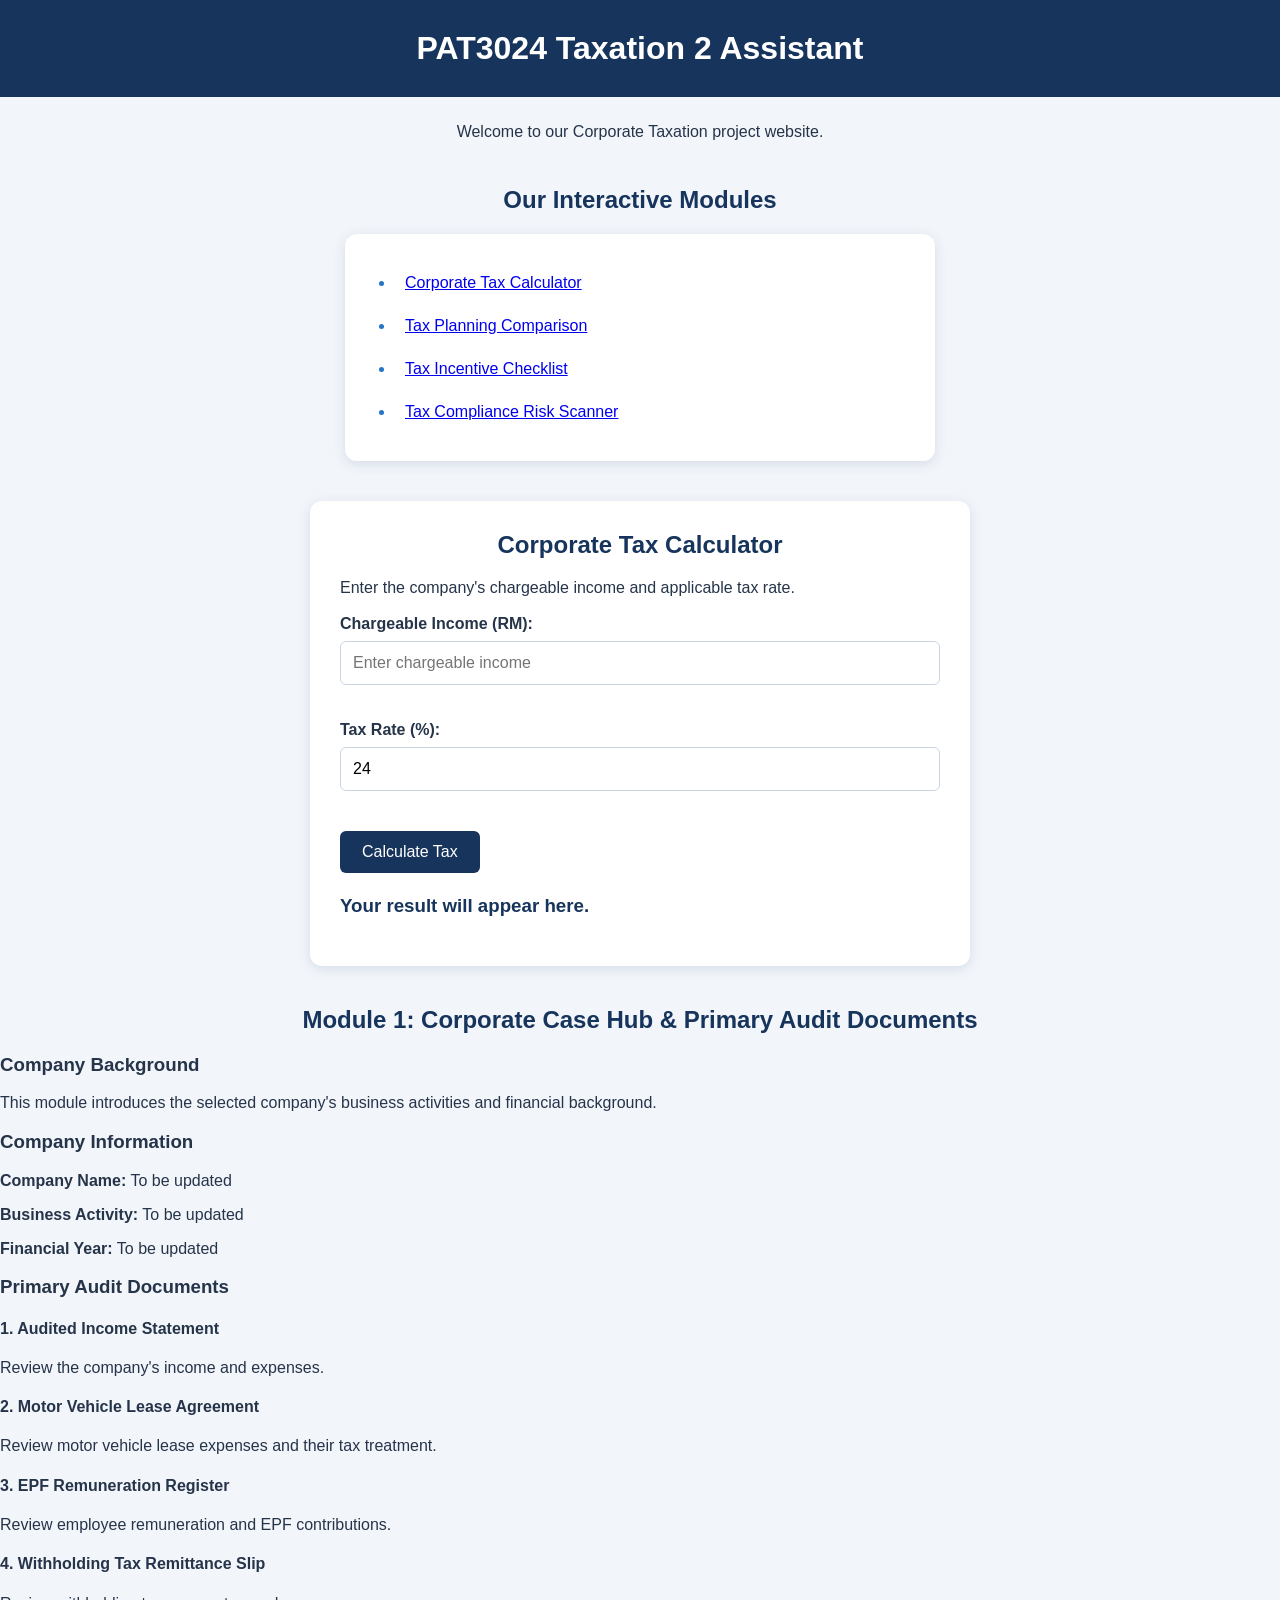
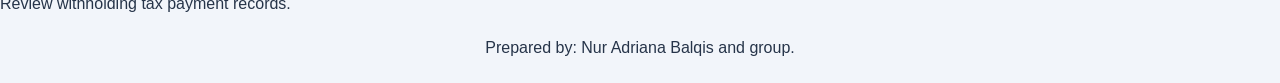
==== index.html @ 3a4f973d "Add Module 1 Corporate Case Hub" ====
<!DOCTYPE html>
<html lang="en">
<head>
    <meta charset="UTF-8">
    <meta name="viewport" content="width=device-width, initial-scale=1.0">
    <title>PAT3024 Taxation 2 Assistant</title>
<link rel="stylesheet" href="style.css">
</head>
<body>

    <h1>PAT3024 Taxation 2 Assistant</h1>

    <p>Welcome to our Corporate Taxation project website.</p>

    <h2>Our Interactive Modules</h2>


<ul>
    <li><a href="#calculator">Corporate Tax Calculator</a></li>
    <li><a href="#comparison">Tax Planning Comparison</a></li>
    <li><a href="#incentives">Tax Incentive Checklist</a></li>
    <li><a href="#risk">Tax Compliance Risk Scanner</a></li>
</ul>


<section id="calculator">
    <h2>Corporate Tax Calculator</h2>

    <p>Enter the company's chargeable income and applicable tax rate.</p>

    <label for="income">Chargeable Income (RM):</label>
    <input type="number" id="income" min="0" placeholder="Enter chargeable income">

    <br><br>

    <label for="rate">Tax Rate (%):</label>
    <input type="number" id="rate" min="0" max="100" value="24">

    <br><br>

    <button onclick="calculateTax()">Calculate Tax</button>

    <h3 id="result">Your result will appear here.</h3>
</section>

<section id="case-hub">
    <h2>Module 1: Corporate Case Hub & Primary Audit Documents</h2>

    <h3>Company Background</h3>
    <p>This module introduces the selected company's business activities and financial background.</p>

    <h3>Company Information</h3>
    <p><strong>Company Name:</strong> To be updated</p>
    <p><strong>Business Activity:</strong> To be updated</p>
    <p><strong>Financial Year:</strong> To be updated</p>

    <h3>Primary Audit Documents</h3>

    <h4>1. Audited Income Statement</h4>
    <p>Review the company's income and expenses.</p>

    <h4>2. Motor Vehicle Lease Agreement</h4>
    <p>Review motor vehicle lease expenses and their tax treatment.</p>

    <h4>3. EPF Remuneration Register</h4>
    <p>Review employee remuneration and EPF contributions.</p>

    <h4>4. Withholding Tax Remittance Slip</h4>
    <p>Review withholding tax payment records.</p>
</section>
    <p>Prepared by: Nur Adriana Balqis and group.</p>


<script>
function calculateTax() {
    let income = Number(document.getElementById("income").value);
    let rate = Number(document.getElementById("rate").value);

    if (
        document.getElementById("income").value === "" ||
        document.getElementById("rate").value === "" ||
        income < 0 ||
        rate < 0 ||
        rate > 100
    ) {
        document.getElementById("result").textContent =
            "Please enter valid values.";
        return;
    }

    let tax = income * rate / 100;

    document.getElementById("result").textContent =
        "Estimated Tax: RM " + tax.toLocaleString("en-MY", {
            minimumFractionDigits: 2,
            maximumFractionDigits: 2
        });
}
</script>
</body>
</html>
</html>

</body>
</html>
---- style.css ----
body {
    font-family: Arial, sans-serif;
    background-color: #f2f5fa;
    color: #263449;
    margin: 0;
    padding: 0;
}

h1 {
    background-color: #16345c;
    color: white;
    text-align: center;
    padding: 30px 15px;
    margin: 0;
}

body > p {
    text-align: center;
    padding: 10px;
}

h2 {
    color: #16345c;
    text-align: center;
    margin-top: 35px;
}

ul {
    max-width: 500px;
    margin: 20px auto;
    padding: 25px 45px;
    background-color: white;
    border-radius: 12px;
    box-shadow: 0 3px 12px #d5dce8;
}

li {
    padding: 10px;
    margin: 5px;
}

li::marker {
    color: #2475c7;
}


/* Corporate Tax Calculator */

#calculator {
    max-width: 600px;
    margin: 40px auto;
    padding: 30px;
    background-color: white;
    border-radius: 12px;
    box-shadow: 0 3px 12px #d5dce8;
}

#calculator h2 {
    margin-top: 0;
}

#calculator label {
    display: block;
    margin-top: 18px;
    font-weight: bold;
}

#calculator input {
    width: 100%;
    box-sizing: border-box;
    padding: 12px;
    margin-top: 8px;
    border: 1px solid #cbd5e1;
    border-radius: 6px;
    font-size: 16px;
}

#calculator button {
    margin-top: 22px;
    padding: 12px 22px;
    background-color: #16345c;
    color: white;
    border: none;
    border-radius: 6px;
    font-size: 16px;
    cursor: pointer;
}

#calculator button:hover {
    background-color: #2475c7;
}

#calculator h3 {
    margin-top: 22px;
    color: #16345c;
    overflow-wrap: anywhere;
}
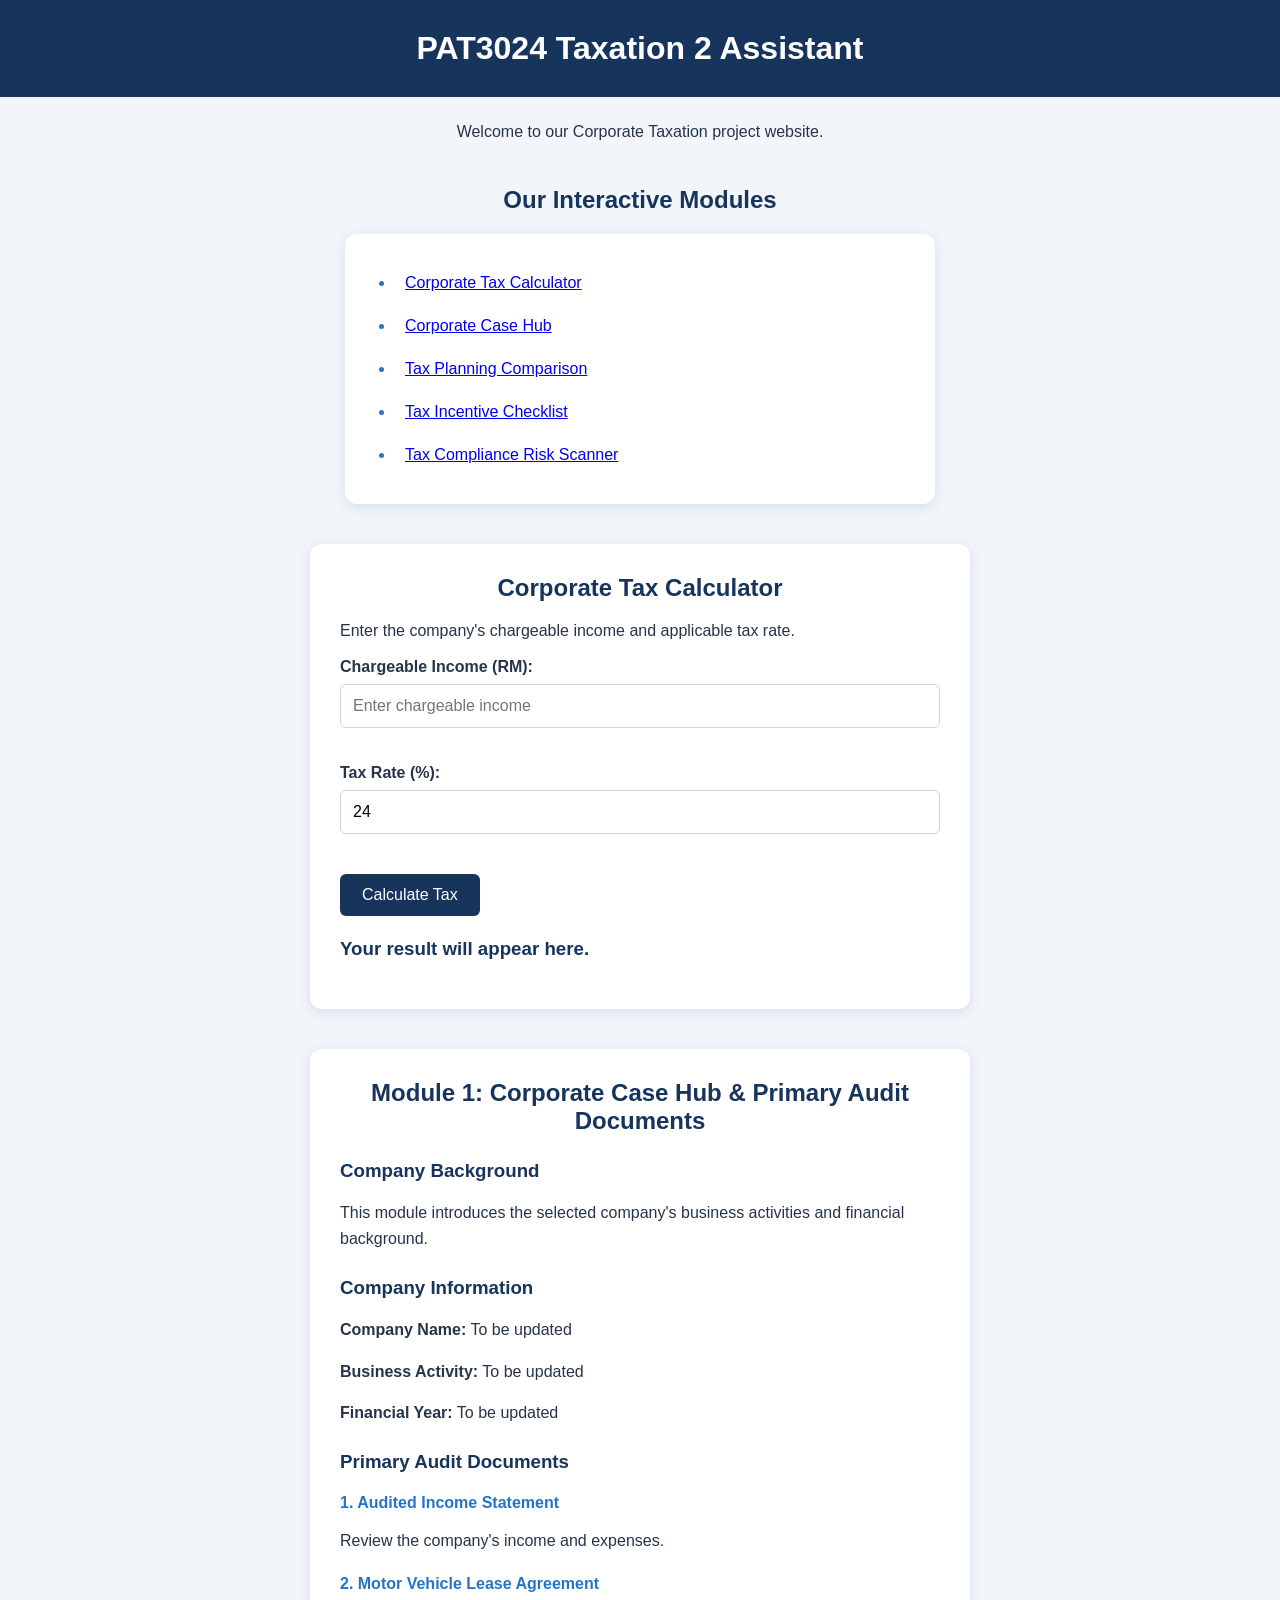
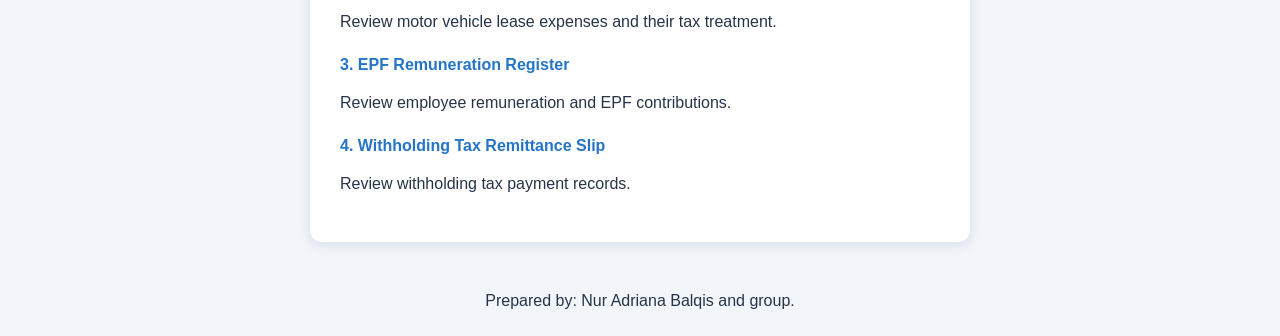
==== commit 03e4263e: "Add Corporate Case Hub navigation link" ====
--- a/index.html
+++ b/index.html
@@ -18,6 +18,7 @@
 
 <ul>
     <li><a href="#calculator">Corporate Tax Calculator</a></li>
+    <li><a href="#case-hub">Corporate Case Hub</a></li>
     <li><a href="#comparison">Tax Planning Comparison</a></li>
     <li><a href="#incentives">Tax Incentive Checklist</a></li>
     <li><a href="#risk">Tax Compliance Risk Scanner</a></li>
--- a/style.css
+++ b/style.css
@@ -91,6 +91,35 @@
     background-color: #2475c7;
 }
 
+
+/* Module 1: Corporate Case Hub */
+
+#case-hub {
+    max-width: 600px;
+    margin: 40px auto;
+    padding: 30px;
+    background-color: white;
+    border-radius: 12px;
+    box-shadow: 0 3px 12px #d5dce8;
+}
+
+#case-hub h2 {
+    margin-top: 0;
+}
+
+#case-hub h3 {
+    color: #16345c;
+    margin-top: 25px;
+}
+
+#case-hub h4 {
+    color: #2475c7;
+    margin-bottom: 8px;
+}
+
+#case-hub p {
+    line-height: 1.6;
+}
 #calculator h3 {
     margin-top: 22px;
     color: #16345c;
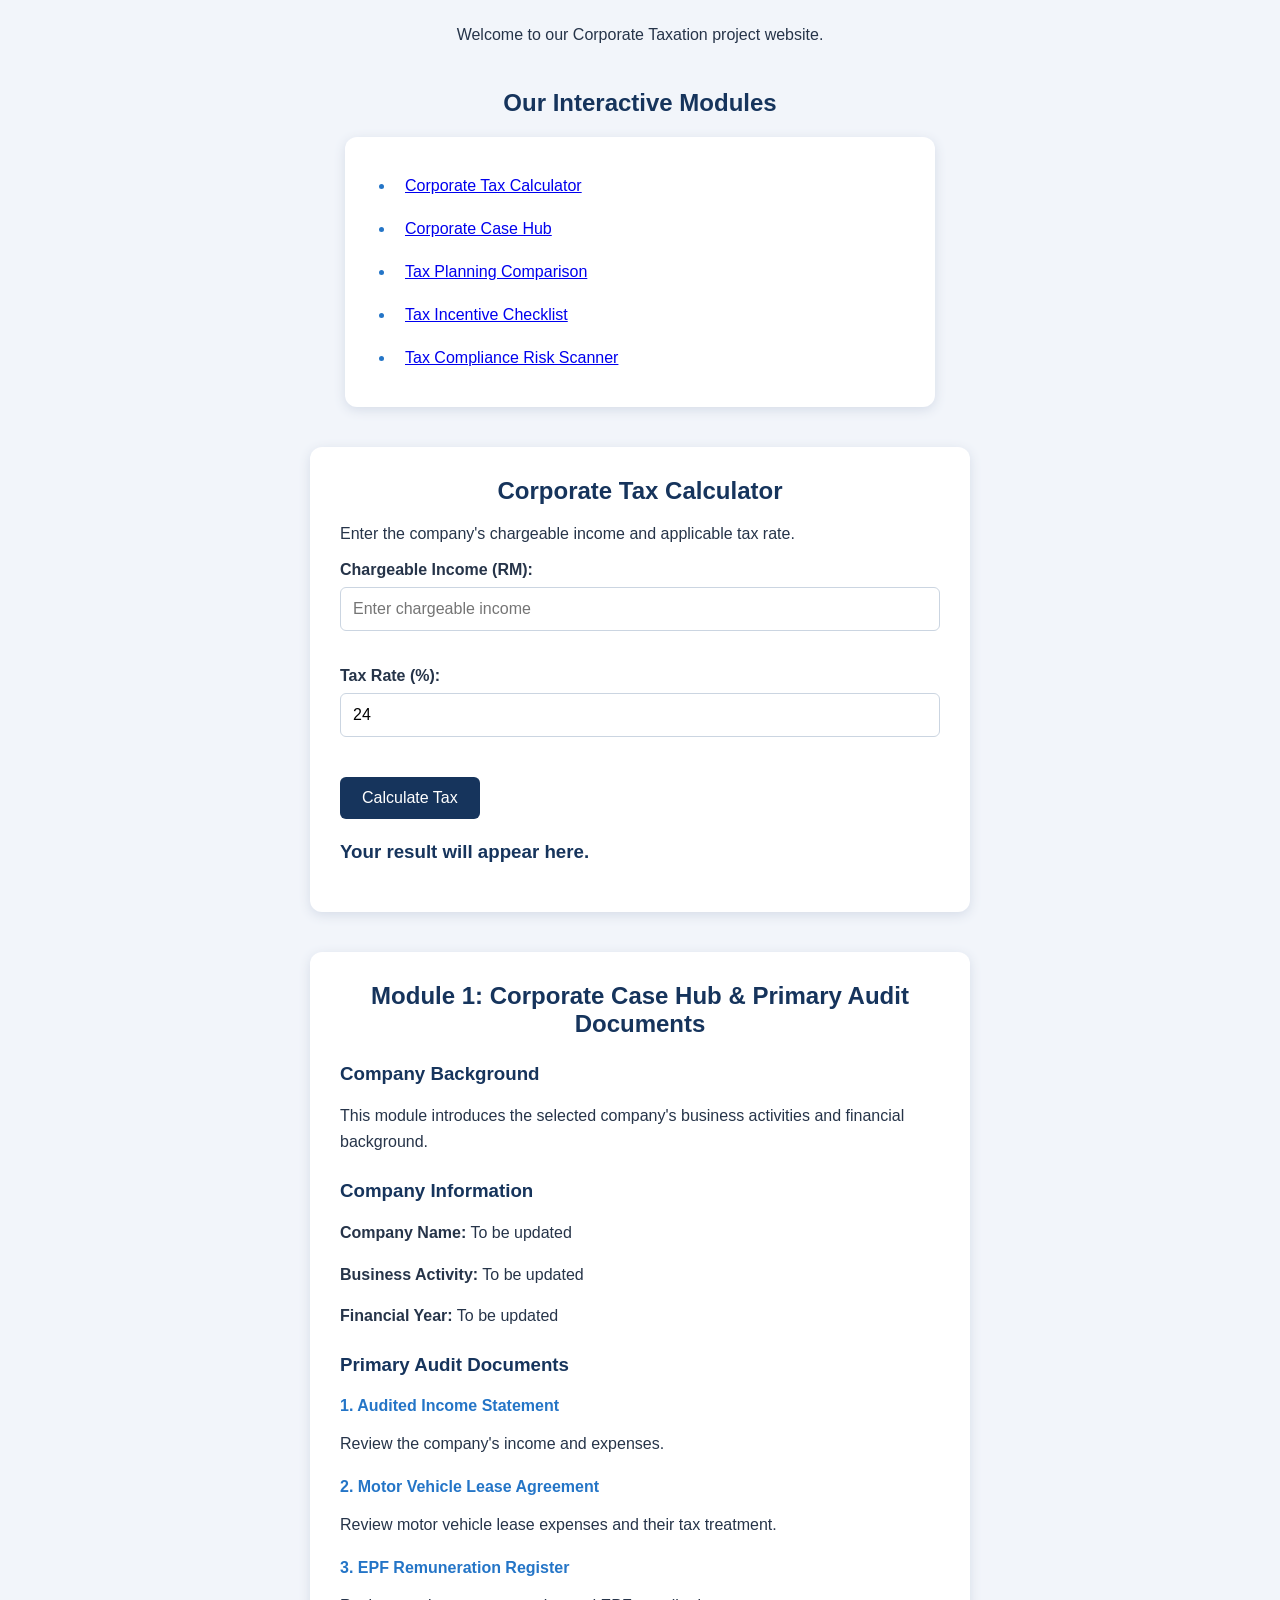
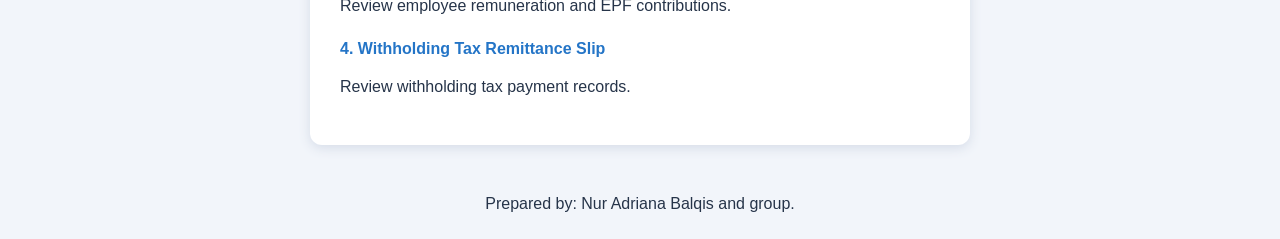
==== commit 4eae02a5: "Change Title" ====
--- a/index.html
+++ b/index.html
@@ -9,7 +9,7 @@
 </head>
 <body>
 
-    <h1>PAT3024 Taxation 2 Assistant</h1>
+    <title>PAT3024 Corporate Tax Interactive Learning Hub</title>
 
     <p>Welcome to our Corporate Taxation project website.</p>
 
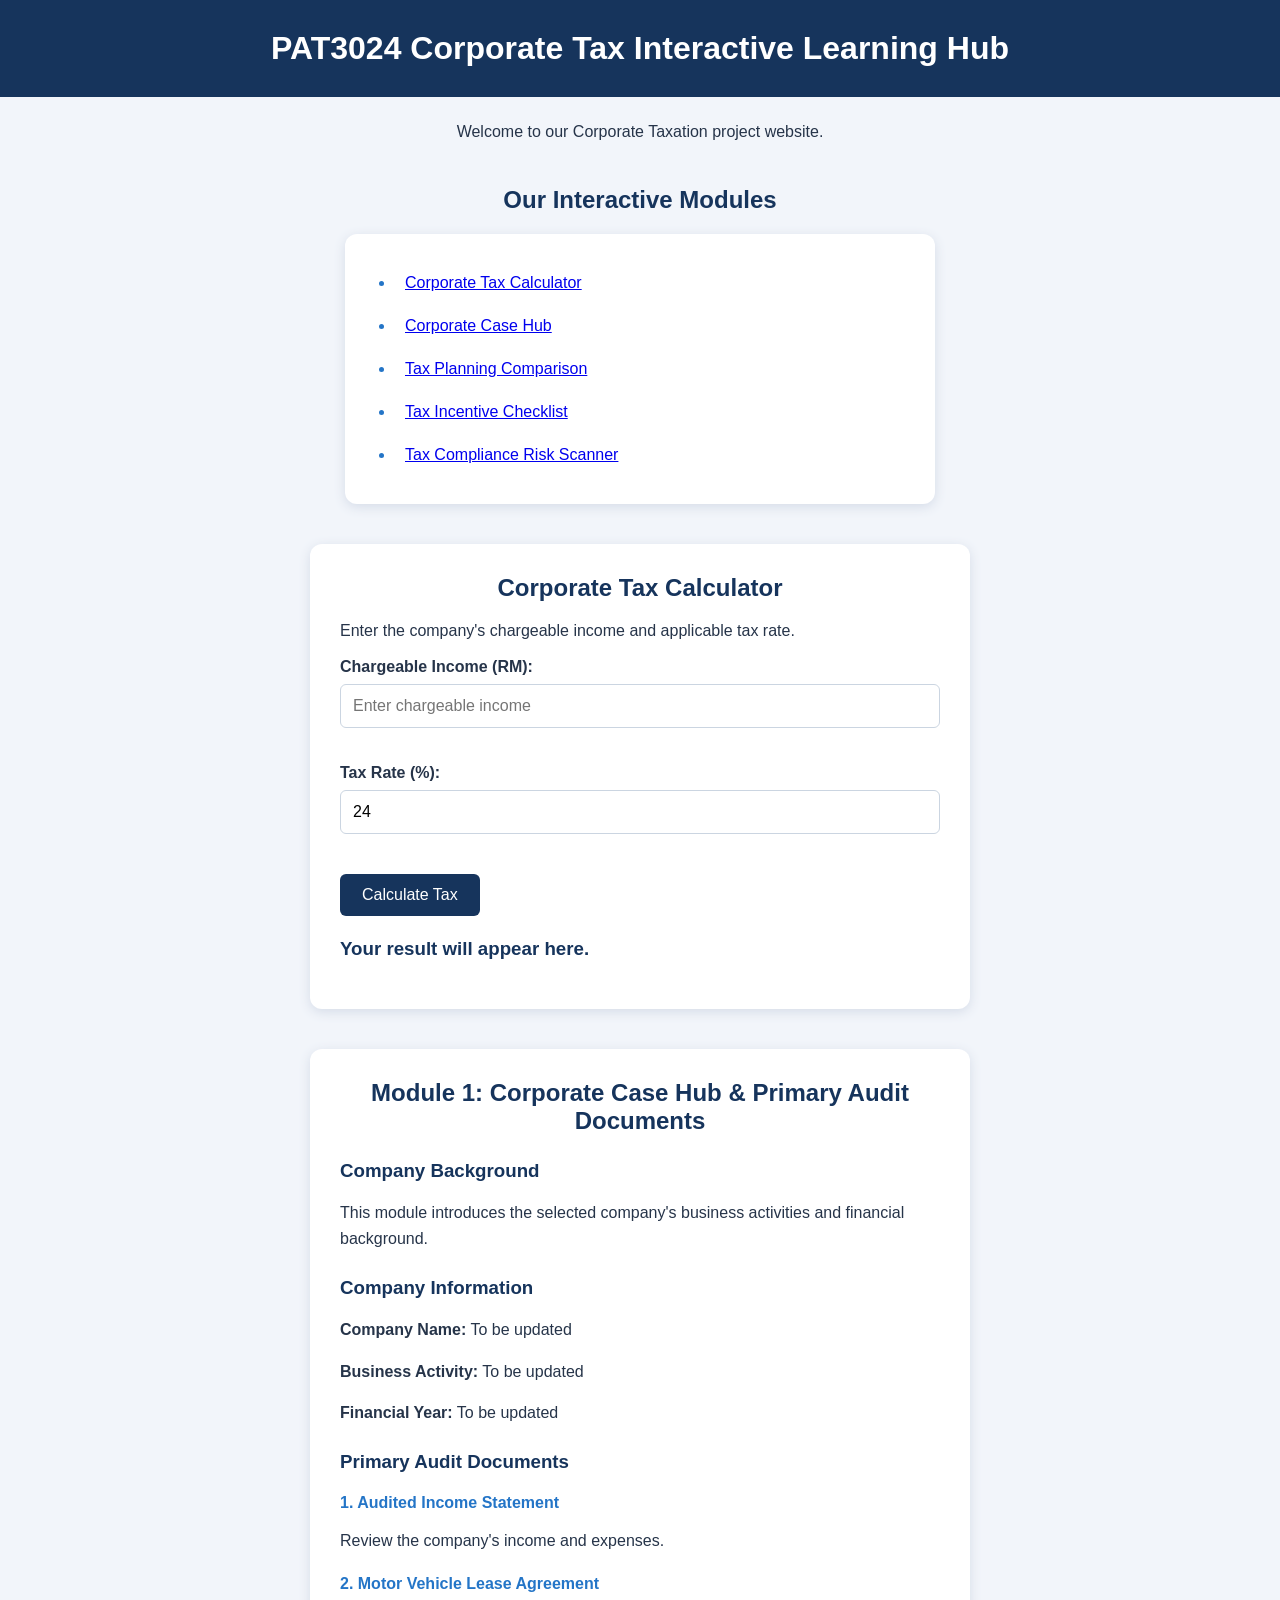
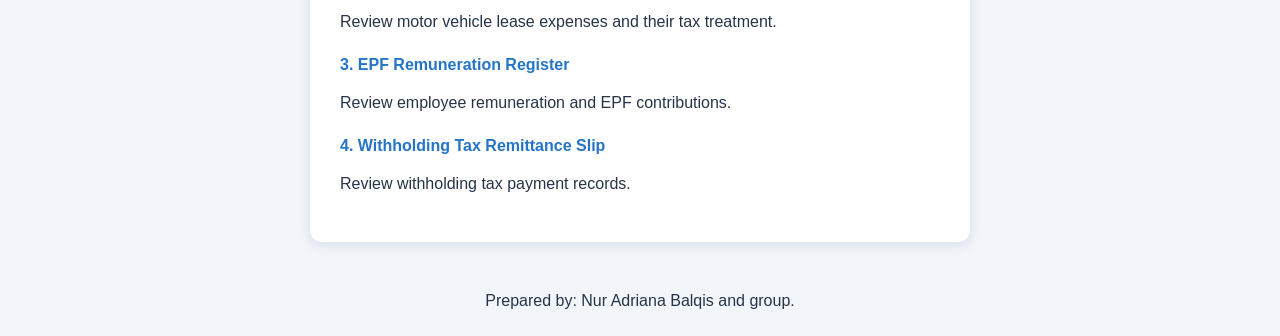
==== commit c6ab2e53: "Update index.html" ====
--- a/index.html
+++ b/index.html
@@ -4,12 +4,12 @@
 <head>
     <meta charset="UTF-8">
     <meta name="viewport" content="width=device-width, initial-scale=1.0">
-    <title>PAT3024 Taxation 2 Assistant</title>
+    <title>PAT3024 Corporate Tax Interactive Learning Hub</title>
 <link rel="stylesheet" href="style.css">
 </head>
 <body>
 
-    <title>PAT3024 Corporate Tax Interactive Learning Hub</title>
+    <h1>PAT3024 Corporate Tax Interactive Learning Hub</h1>
 
     <p>Welcome to our Corporate Taxation project website.</p>
 
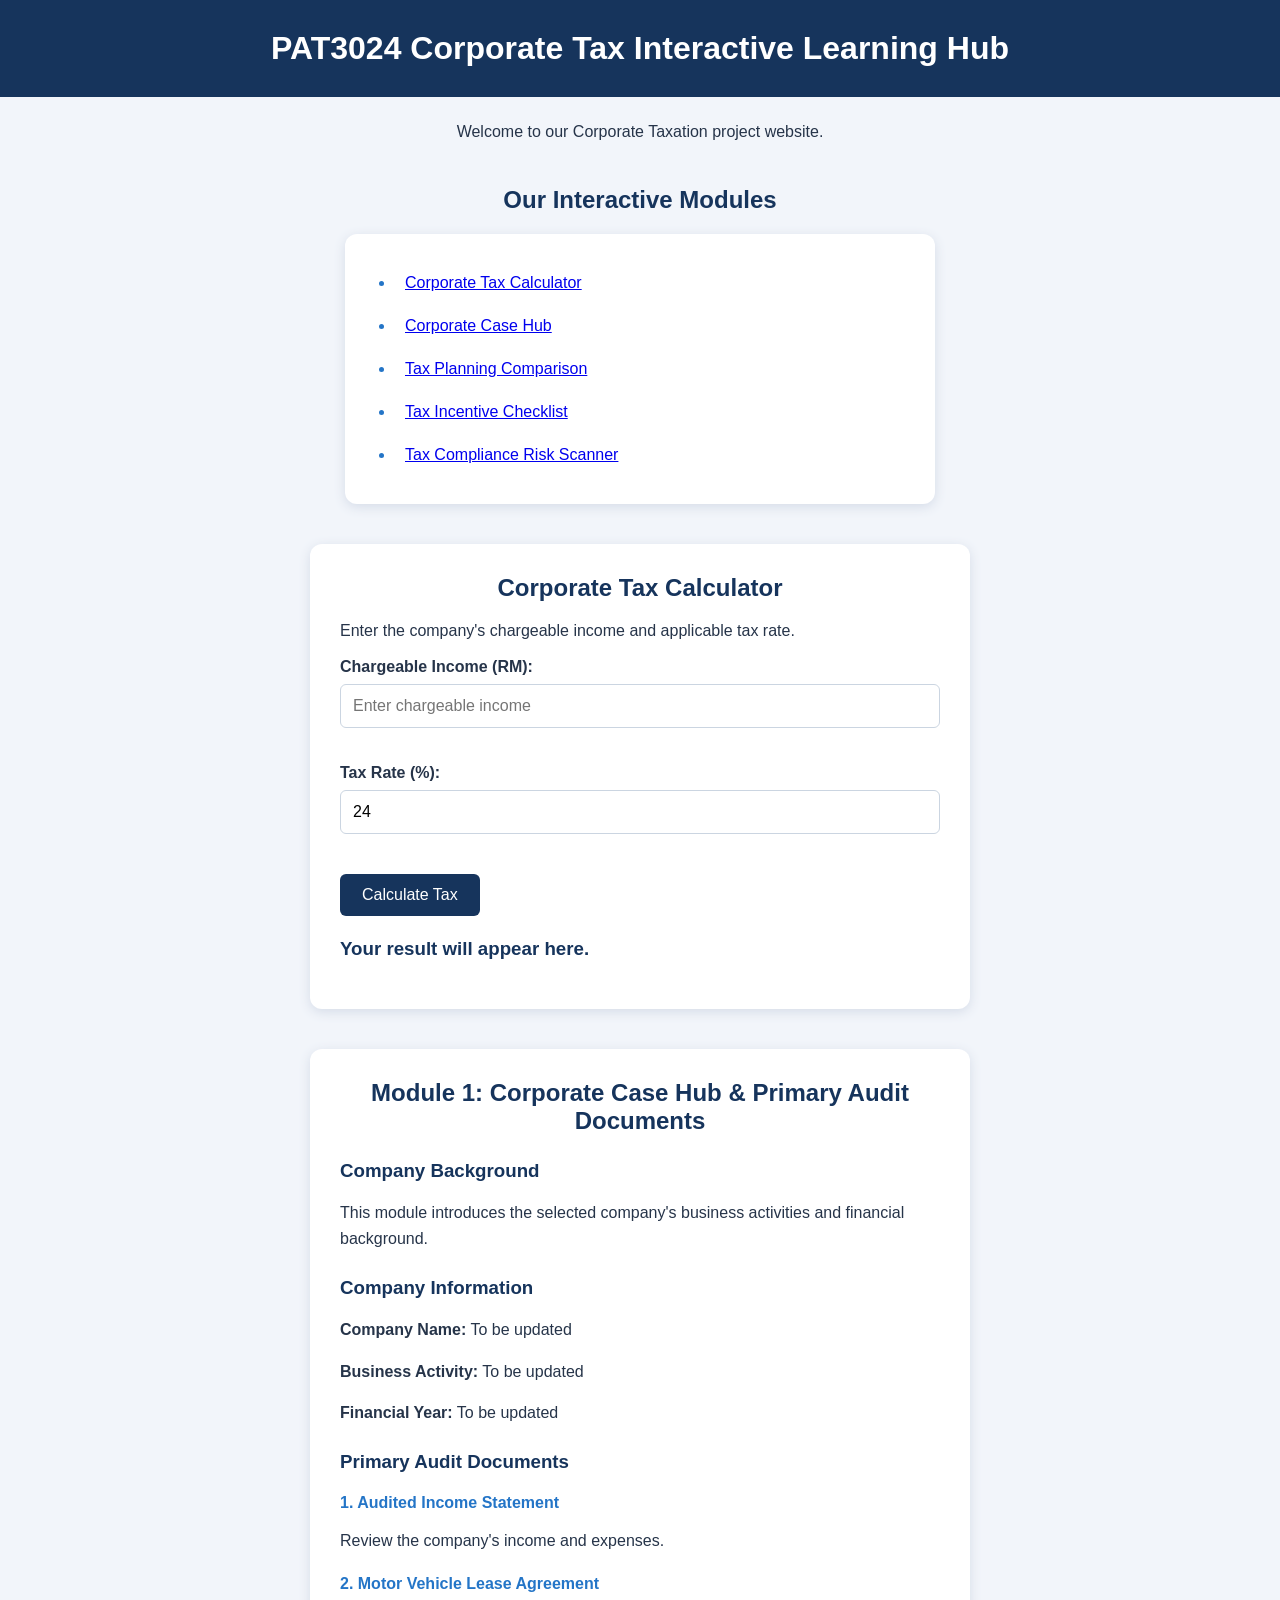
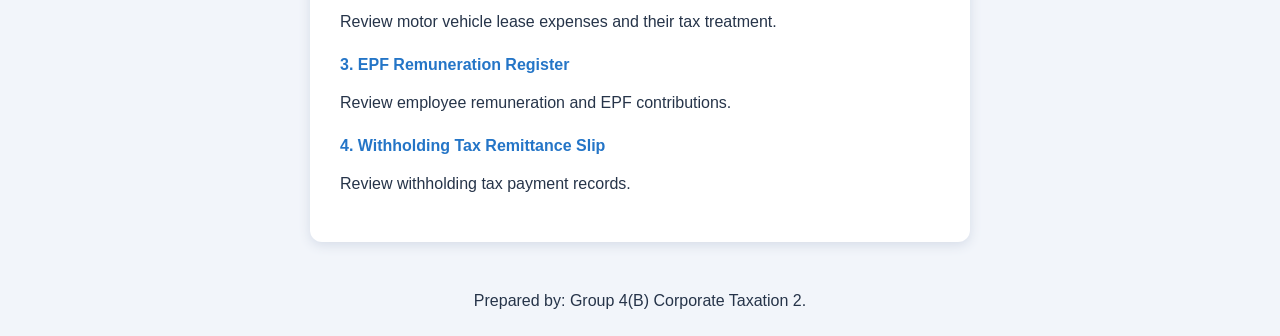
==== commit 258782f8: "Update index.html" ====
--- a/index.html
+++ b/index.html
@@ -70,7 +70,7 @@
     <h4>4. Withholding Tax Remittance Slip</h4>
     <p>Review withholding tax payment records.</p>
 </section>
-    <p>Prepared by: Nur Adriana Balqis and group.</p>
+    <p>Prepared by: Group 4(B) Corporate Taxation 2.</p>
 
 
 <script>
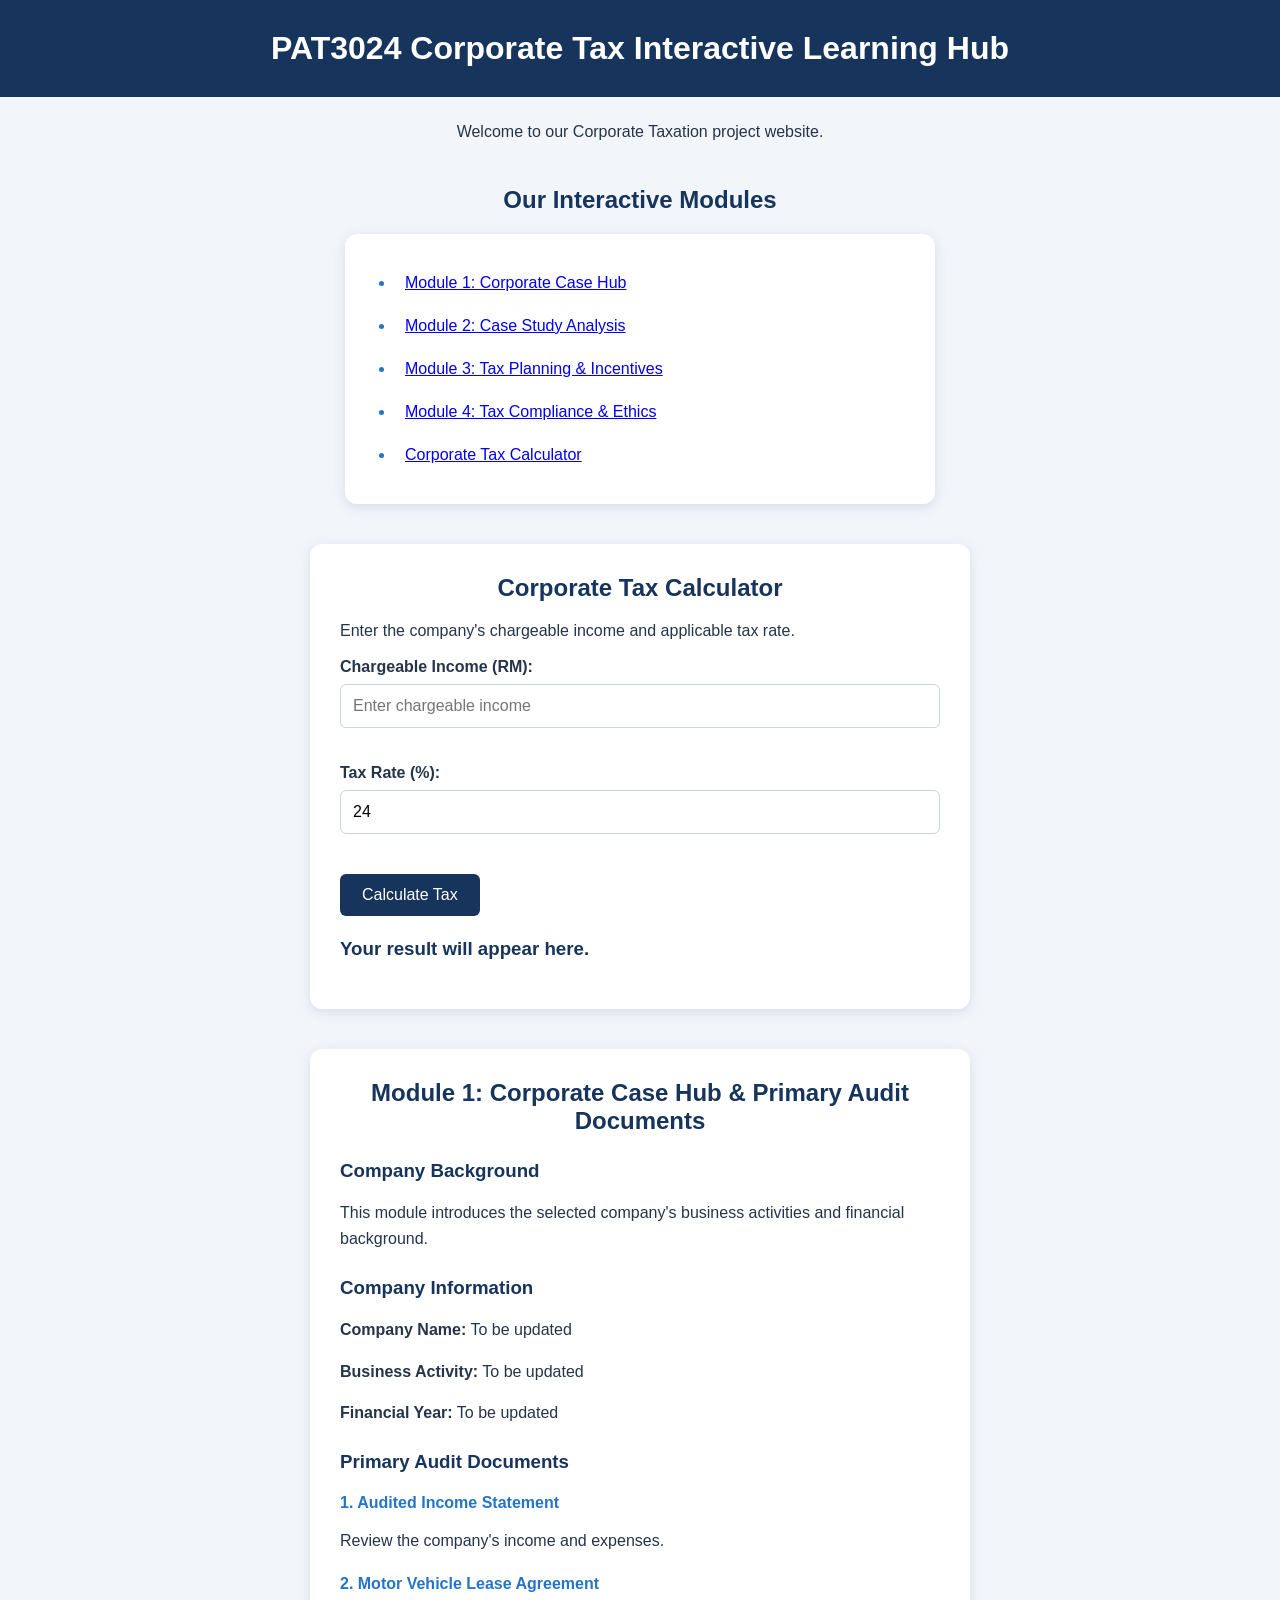
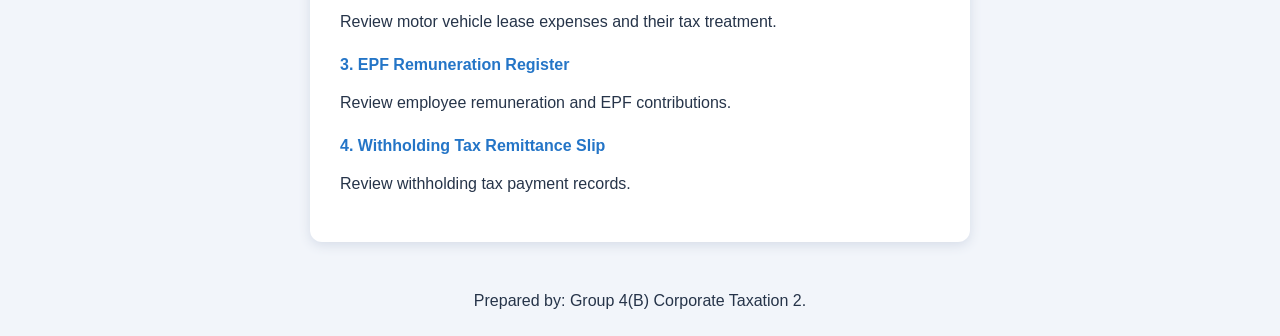
==== commit 5d6f6136: "Update homepage navigation and fix HTML structure" ====
--- a/index.html
+++ b/index.html
@@ -13,15 +13,28 @@
 
     <p>Welcome to our Corporate Taxation project website.</p>
 
-    <h2>Our Interactive Modules</h2>
-
+<h2>Our Interactive Modules</h2>
 
 <ul>
-    <li><a href="#calculator">Corporate Tax Calculator</a></li>
-    <li><a href="#case-hub">Corporate Case Hub</a></li>
-    <li><a href="#comparison">Tax Planning Comparison</a></li>
-    <li><a href="#incentives">Tax Incentive Checklist</a></li>
-    <li><a href="#risk">Tax Compliance Risk Scanner</a></li>
+    <li><a href="case-hub.html">
+        Module 1: Corporate Case Hub
+    </a></li>
+
+    <li><a href="question-analysis.html">
+        Module 2: Case Study Analysis
+    </a></li>
+
+    <li><a href="tax-planning.html">
+        Module 3: Tax Planning & Incentives
+    </a></li>
+
+    <li><a href="compliance.html">
+        Module 4: Tax Compliance & Ethics
+    </a></li>
+
+    <li><a href="calculator.html">
+        Corporate Tax Calculator
+    </a></li>
 </ul>
 
 
@@ -101,7 +114,3 @@
 </script>
 </body>
 </html>
-</html>
-
-</body>
-</html>
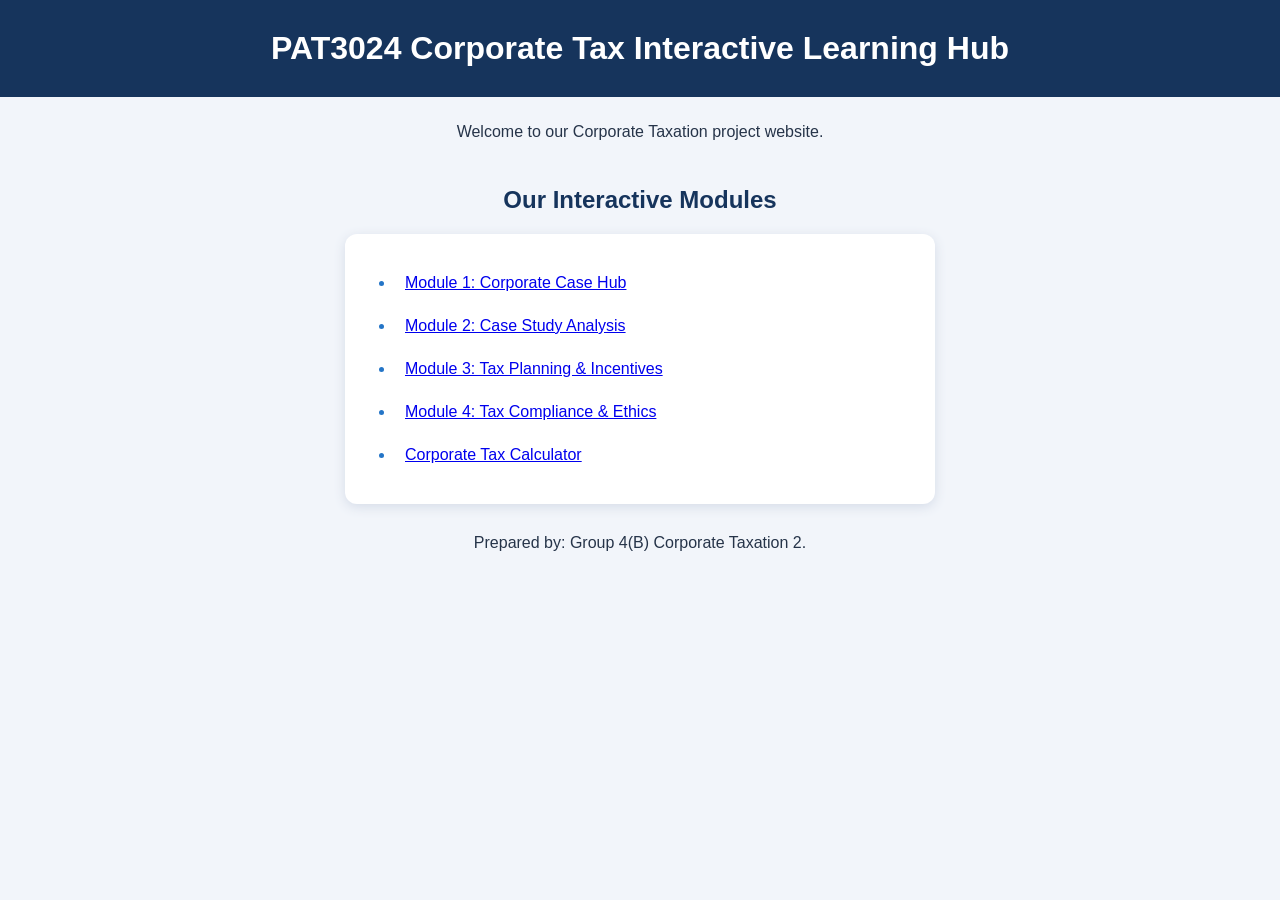
==== commit 71eb2a34: "Update index.html" ====
--- a/index.html
+++ b/index.html
@@ -37,80 +37,7 @@
     </a></li>
 </ul>
 
-
-<section id="calculator">
-    <h2>Corporate Tax Calculator</h2>
-
-    <p>Enter the company's chargeable income and applicable tax rate.</p>
-
-    <label for="income">Chargeable Income (RM):</label>
-    <input type="number" id="income" min="0" placeholder="Enter chargeable income">
-
-    <br><br>
-
-    <label for="rate">Tax Rate (%):</label>
-    <input type="number" id="rate" min="0" max="100" value="24">
-
-    <br><br>
-
-    <button onclick="calculateTax()">Calculate Tax</button>
-
-    <h3 id="result">Your result will appear here.</h3>
-</section>
-
-<section id="case-hub">
-    <h2>Module 1: Corporate Case Hub & Primary Audit Documents</h2>
-
-    <h3>Company Background</h3>
-    <p>This module introduces the selected company's business activities and financial background.</p>
-
-    <h3>Company Information</h3>
-    <p><strong>Company Name:</strong> To be updated</p>
-    <p><strong>Business Activity:</strong> To be updated</p>
-    <p><strong>Financial Year:</strong> To be updated</p>
-
-    <h3>Primary Audit Documents</h3>
-
-    <h4>1. Audited Income Statement</h4>
-    <p>Review the company's income and expenses.</p>
-
-    <h4>2. Motor Vehicle Lease Agreement</h4>
-    <p>Review motor vehicle lease expenses and their tax treatment.</p>
-
-    <h4>3. EPF Remuneration Register</h4>
-    <p>Review employee remuneration and EPF contributions.</p>
-
-    <h4>4. Withholding Tax Remittance Slip</h4>
-    <p>Review withholding tax payment records.</p>
-</section>
     <p>Prepared by: Group 4(B) Corporate Taxation 2.</p>
 
-
-<script>
-function calculateTax() {
-    let income = Number(document.getElementById("income").value);
-    let rate = Number(document.getElementById("rate").value);
-
-    if (
-        document.getElementById("income").value === "" ||
-        document.getElementById("rate").value === "" ||
-        income < 0 ||
-        rate < 0 ||
-        rate > 100
-    ) {
-        document.getElementById("result").textContent =
-            "Please enter valid values.";
-        return;
-    }
-
-    let tax = income * rate / 100;
-
-    document.getElementById("result").textContent =
-        "Estimated Tax: RM " + tax.toLocaleString("en-MY", {
-            minimumFractionDigits: 2,
-            maximumFractionDigits: 2
-        });
-}
-</script>
 </body>
 </html>
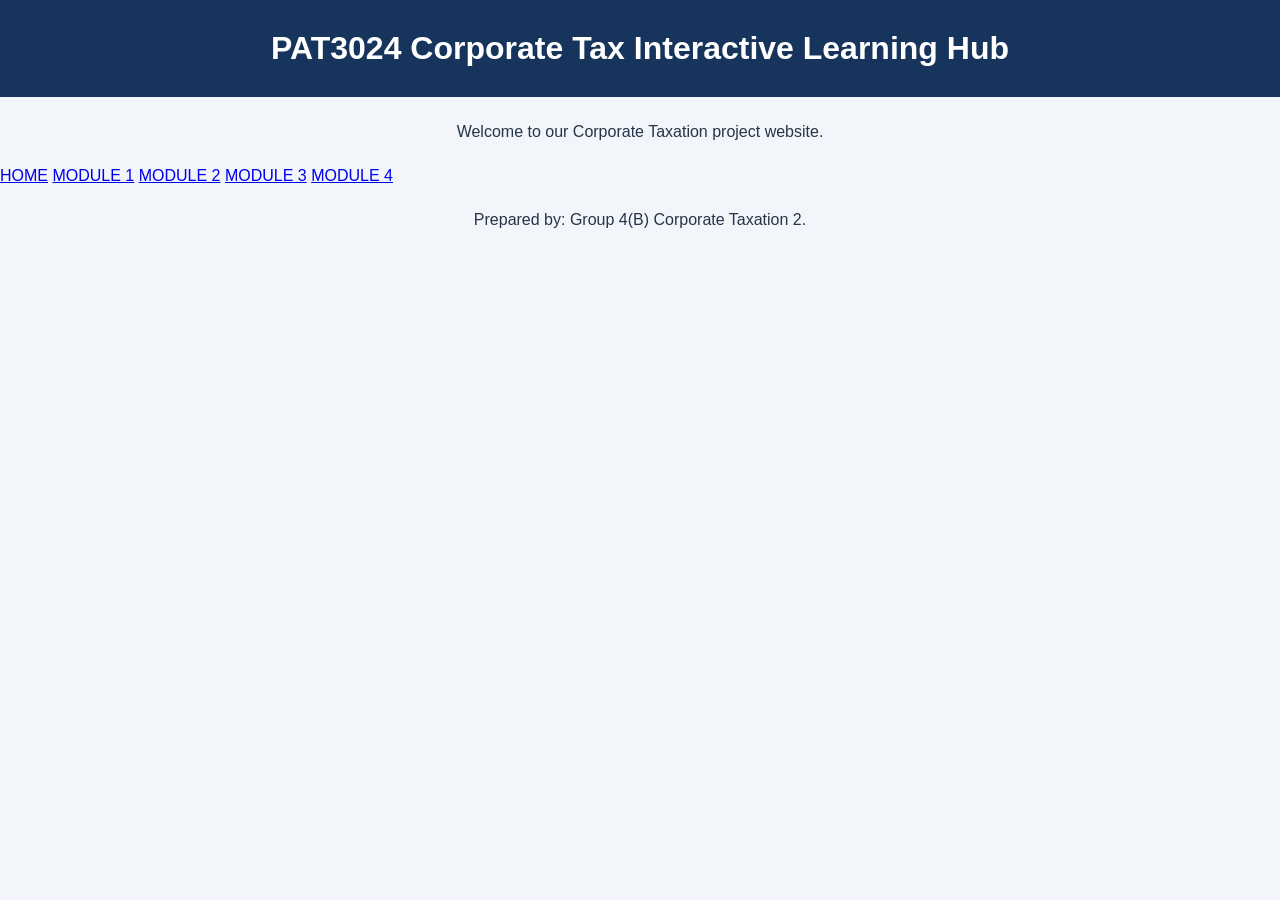
==== commit 36424be2: "Update index.html" ====
--- a/index.html
+++ b/index.html
@@ -13,29 +13,16 @@
 
     <p>Welcome to our Corporate Taxation project website.</p>
 
-<h2>Our Interactive Modules</h2>
+    <nav>
+        <a href="index.html">HOME</a>
+        <a href="case-hub.html">MODULE 1</a>
+        <a href="calculator.html">MODULE 2</a>
+        <a href="tax-planning.html">MODULE 3</a>
+        <a href="compliance.html">MODULE 4</a>
+    </nav>
 
-<ul>
-    <li><a href="case-hub.html">
-        Module 1: Corporate Case Hub
-    </a></li>
-
-    <li><a href="question-analysis.html">
-        Module 2: Case Study Analysis
-    </a></li>
-
-    <li><a href="tax-planning.html">
-        Module 3: Tax Planning & Incentives
-    </a></li>
-
-    <li><a href="compliance.html">
-        Module 4: Tax Compliance & Ethics
-    </a></li>
-
-    <li><a href="calculator.html">
-        Corporate Tax Calculator
-    </a></li>
-</ul>
+</body>
+</html>
 
     <p>Prepared by: Group 4(B) Corporate Taxation 2.</p>
 
--- a/style.css
+++ b/style.css
@@ -125,3 +125,74 @@
     color: #16345c;
     overflow-wrap: anywhere;
 }
+/* Income Statement Table */
+
+table {
+    width: 100%;
+    border-collapse: collapse;
+    margin-top: 20px;
+    margin-bottom: 25px;
+    background-color: white;
+}
+
+th, td {
+    border: 1px solid #d5dce5;
+    padding: 12px;
+}
+
+th {
+    background-color: #17365d;
+    color: white;
+    text-align: left;
+}
+
+td:first-child {
+    text-align: left;
+}
+
+td:last-child {
+    text-align: right;
+}
+
+tbody tr:nth-child(even) {
+    background-color: #f2f6fc;
+}
+
+tbody tr:last-child {
+    font-weight: bold;
+    background-color: #e3ebf5;
+}
+/* Responsive Income Statement Table */
+
+.table-container {
+    width: 100%;
+    overflow-x: auto;
+    margin-top: 20px;
+    margin-bottom: 25px;
+}
+
+.table-container table {
+    width: 100%;
+    min-width: 450px;
+}
+
+/* Module 2: Question 1 Layout */
+
+#q1 {
+    max-width: 850px;
+    margin: 40px auto;
+    padding: 30px;
+    background-color: white;
+    border-radius: 12px;
+    box-shadow: 0 3px 12px #d5dce8;
+    box-sizing: border-box;
+}
+
+#q1 p {
+    line-height: 1.6;
+}
+
+#q1 h3 {
+    color: #16345c;
+    margin-top: 25px;
+}
